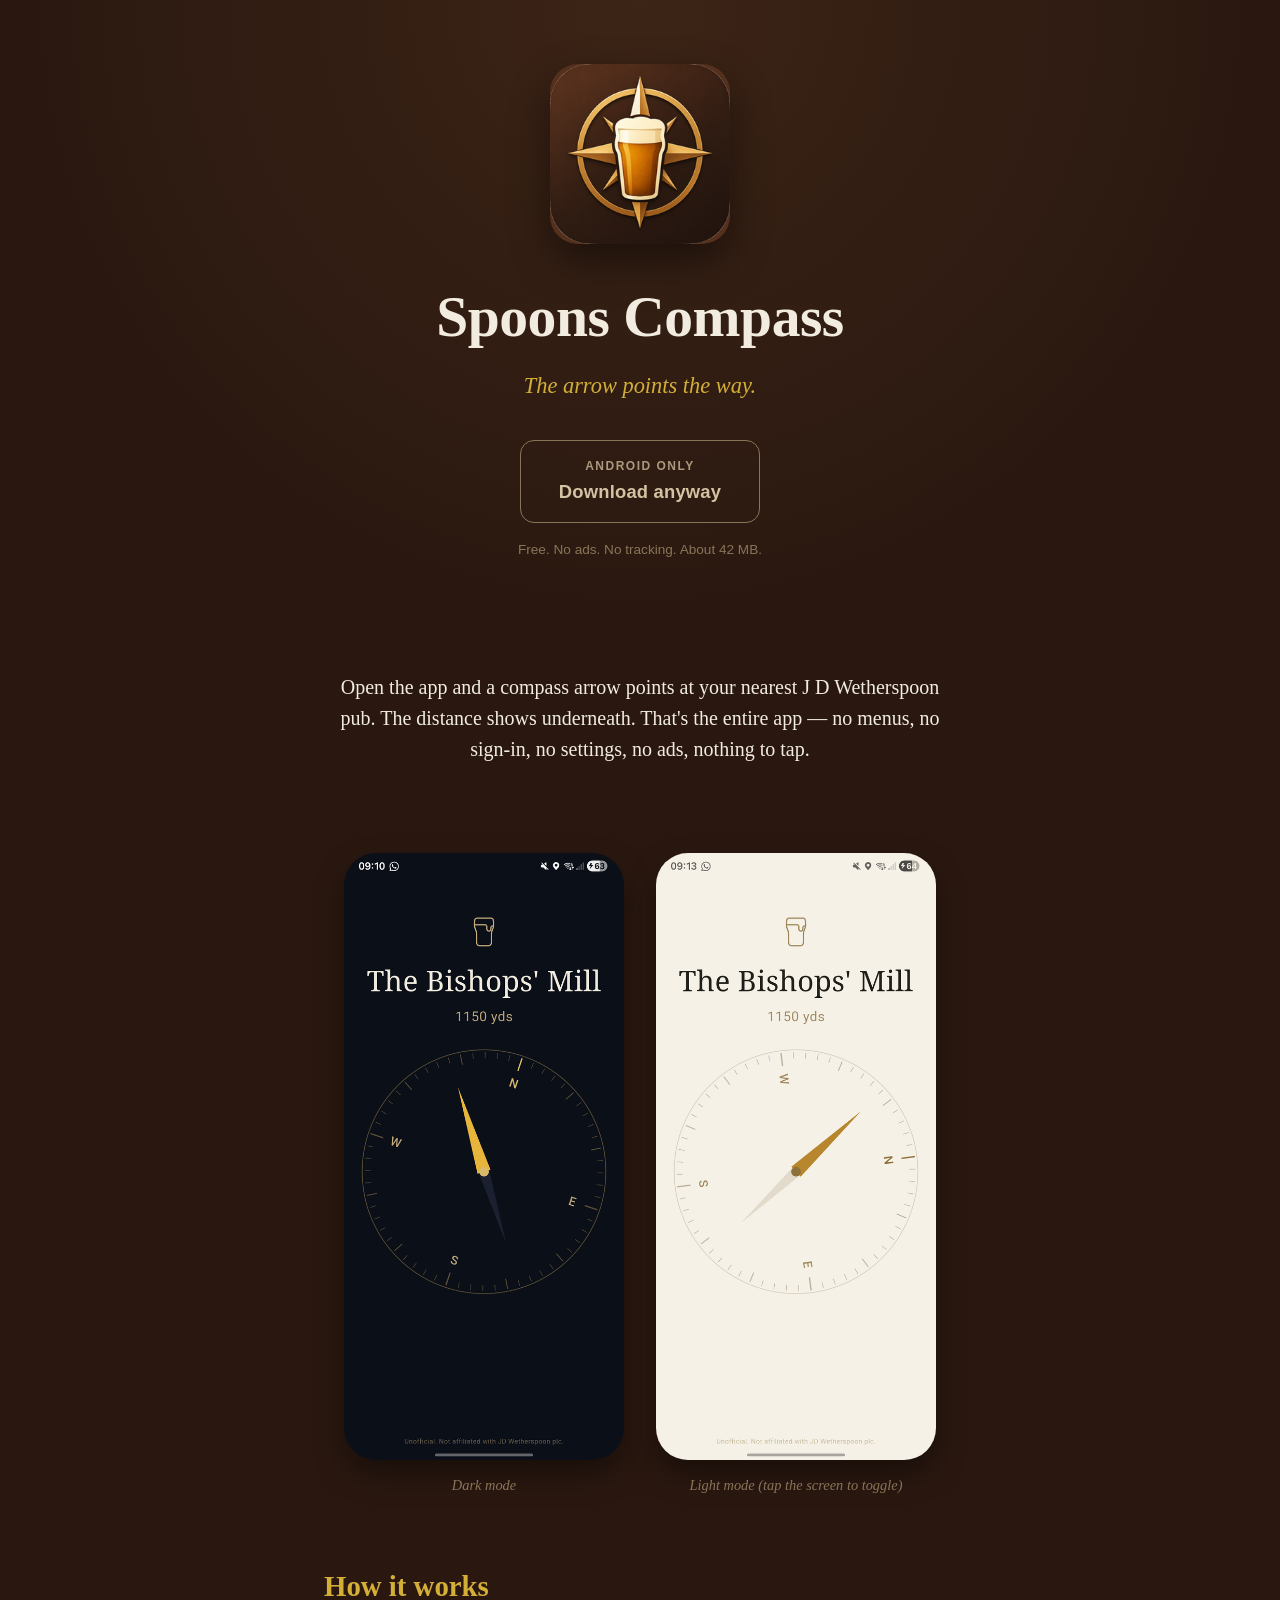
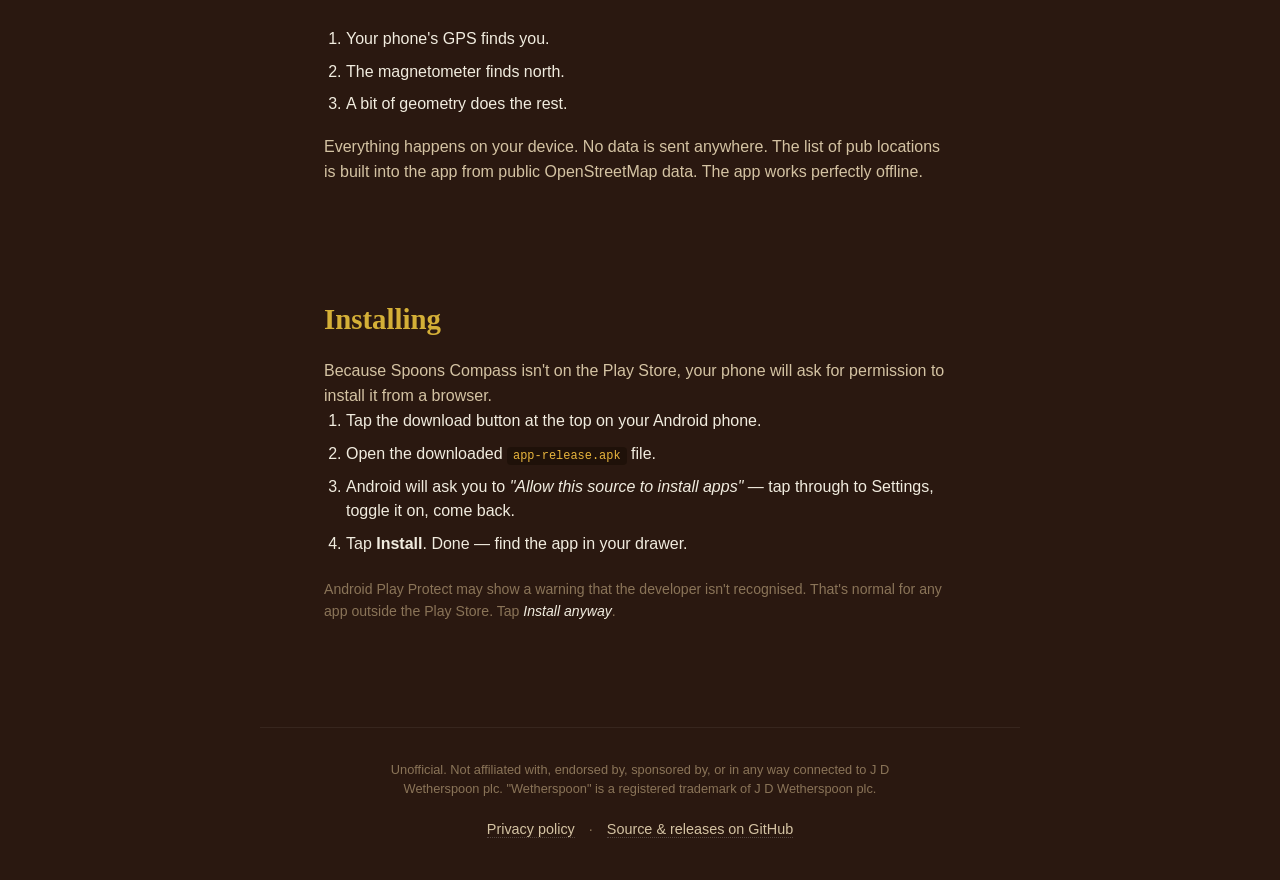
==== index.html @ e26d03f8 "Add landing page and privacy policy" ====
<!DOCTYPE html>
<html lang="en">
<head>
<meta charset="UTF-8" />
<meta name="viewport" content="width=device-width, initial-scale=1.0" />
<title>Spoons Compass — the arrow points the way</title>
<meta name="description" content="A pocket compass that points at your nearest J D Wetherspoon pub. One screen, no buttons. Free on Android." />
<meta property="og:title" content="Spoons Compass" />
<meta property="og:description" content="A pocket compass that points at your nearest J D Wetherspoon pub." />
<meta property="og:image" content="icon-1024.png" />
<meta property="og:type" content="website" />
<link rel="icon" type="image/png" href="favicon.png" />
<link rel="stylesheet" href="style.css" />
</head>
<body>

<header class="hero">
  <img src="icon-256.png" alt="Spoons Compass icon" class="hero-icon" width="180" height="180" />
  <h1>Spoons Compass</h1>
  <p class="tagline">The arrow points the way.</p>
  <a href="https://github.com/cgarryZA/Spoons-Compass/releases/latest/download/app-release.apk"
     class="cta" id="download-btn" data-android="Download for Android"
     data-other="Android only (download here)">
    <span class="cta-platform">Android</span>
    <span class="cta-label">Download .apk</span>
  </a>
  <p class="cta-note">Free. No ads. No tracking. About 42&nbsp;MB.</p>
</header>

<section class="lead">
  <p>
    Open the app and a compass arrow points at your nearest J&nbsp;D Wetherspoon pub.
    The distance shows underneath. That's the entire app — no menus, no sign-in,
    no settings, no ads, nothing to tap.
  </p>
</section>

<section class="screens">
  <figure>
    <img src="screenshots/screen-dark.png" alt="Spoons Compass dark mode" loading="lazy" />
    <figcaption>Dark mode</figcaption>
  </figure>
  <figure>
    <img src="screenshots/screen-light.png" alt="Spoons Compass light mode" loading="lazy" />
    <figcaption>Light mode (tap the screen to toggle)</figcaption>
  </figure>
</section>

<section class="how">
  <h2>How it works</h2>
  <ol>
    <li>Your phone's GPS finds you.</li>
    <li>The magnetometer finds north.</li>
    <li>A bit of geometry does the rest.</li>
  </ol>
  <p>
    Everything happens on your device. No data is sent anywhere. The list of
    pub locations is built into the app from public OpenStreetMap data.
    The app works perfectly offline.
  </p>
</section>

<section class="install">
  <h2>Installing</h2>
  <p>
    Because Spoons Compass isn't on the Play Store, your phone will ask for
    permission to install it from a browser.
  </p>
  <ol>
    <li>Tap the download button at the top on your Android phone.</li>
    <li>Open the downloaded <code>app-release.apk</code> file.</li>
    <li>Android will ask you to <em>"Allow this source to install apps"</em> — tap through to Settings, toggle it on, come back.</li>
    <li>Tap <strong>Install</strong>. Done — find the app in your drawer.</li>
  </ol>
  <p class="small">
    Android Play Protect may show a warning that the developer isn't recognised. That's normal for any app outside the Play Store. Tap <em>Install anyway</em>.
  </p>
</section>

<footer>
  <p class="disclaimer">
    Unofficial. Not affiliated with, endorsed by, sponsored by, or in any way
    connected to J&nbsp;D Wetherspoon plc. "Wetherspoon" is a registered
    trademark of J&nbsp;D Wetherspoon plc.
  </p>
  <nav class="footer-nav">
    <a href="privacy.html">Privacy policy</a>
    <span class="dot">·</span>
    <a href="https://github.com/cgarryZA/Spoons-Compass">Source &amp; releases on GitHub</a>
  </nav>
</footer>

<script>
  // Tiny UA sniff to nudge non-Android users.
  (function () {
    var btn = document.getElementById('download-btn');
    var label = btn.querySelector('.cta-label');
    var platform = btn.querySelector('.cta-platform');
    if (!/android/i.test(navigator.userAgent)) {
      platform.textContent = 'Android only';
      label.textContent = 'Download anyway';
      btn.classList.add('cta-secondary');
    }
  })();
</script>

</body>
</html>
---- style.css ----
:root {
  --bg: #2a1810;
  --bg-soft: #3c2416;
  --bg-card: #1f1109;
  --text: #f1ecdf;
  --text-soft: #d4c3a3;
  --text-dim: #8a7458;
  --gold: #d4af37;
  --gold-bright: #e8b53d;
  --serif: Georgia, "Times New Roman", "Hoefler Text", Cambria, serif;
  --sans: -apple-system, BlinkMacSystemFont, "Segoe UI", Roboto, sans-serif;
}

* { box-sizing: border-box; }

body {
  margin: 0;
  background: var(--bg);
  color: var(--text);
  font-family: var(--sans);
  line-height: 1.55;
  -webkit-font-smoothing: antialiased;
  text-rendering: optimizeLegibility;
}

/* ── Hero ─────────────────────────────────────────────────────────── */

.hero {
  text-align: center;
  padding: 64px 24px 56px;
  background: radial-gradient(circle at 50% 0%, var(--bg-soft) 0%, var(--bg) 70%);
}

.hero-icon {
  border-radius: 28px;
  box-shadow: 0 18px 40px rgba(0, 0, 0, 0.45);
  display: block;
  margin: 0 auto 28px;
}

.hero h1 {
  font-family: var(--serif);
  font-weight: 600;
  font-size: clamp(2.4rem, 6vw, 3.6rem);
  margin: 0 0 8px;
  letter-spacing: -0.5px;
  color: var(--text);
}

.tagline {
  font-family: var(--serif);
  font-style: italic;
  color: var(--gold);
  font-size: clamp(1.15rem, 2.4vw, 1.4rem);
  margin: 0 0 36px;
}

.cta {
  display: inline-flex;
  flex-direction: column;
  align-items: center;
  gap: 2px;
  background: var(--gold);
  color: #1c1208;
  padding: 16px 36px;
  border-radius: 14px;
  text-decoration: none;
  font-weight: 600;
  letter-spacing: 0.2px;
  box-shadow: 0 8px 24px rgba(0, 0, 0, 0.35), inset 0 1px 0 rgba(255, 255, 255, 0.18);
  transition: transform 0.12s ease, box-shadow 0.12s ease;
  min-width: 240px;
}

.cta:hover {
  transform: translateY(-1px);
  box-shadow: 0 12px 30px rgba(0, 0, 0, 0.45), inset 0 1px 0 rgba(255, 255, 255, 0.2);
}

.cta:active { transform: translateY(0); }

.cta-platform {
  font-size: 0.75rem;
  text-transform: uppercase;
  letter-spacing: 1.5px;
  opacity: 0.75;
}

.cta-label {
  font-size: 1.15rem;
}

.cta-secondary {
  background: transparent;
  color: var(--text-soft);
  border: 1px solid var(--text-dim);
  box-shadow: none;
}

.cta-secondary:hover {
  background: rgba(255, 255, 255, 0.04);
  box-shadow: none;
}

.cta-note {
  font-size: 0.85rem;
  color: var(--text-dim);
  margin: 16px 0 0;
}

/* ── Content sections ─────────────────────────────────────────────── */

.lead,
.how,
.install {
  max-width: 680px;
  margin: 0 auto;
  padding: 56px 24px;
}

.lead p {
  font-family: var(--serif);
  font-size: 1.25rem;
  line-height: 1.55;
  color: var(--text);
  text-align: center;
  margin: 0;
}

.how h2,
.install h2 {
  font-family: var(--serif);
  font-size: 1.8rem;
  margin: 0 0 18px;
  color: var(--gold);
}

.how ol,
.install ol {
  padding-left: 22px;
  margin: 0 0 18px;
}

.how li,
.install li {
  margin-bottom: 8px;
  color: var(--text);
}

.how p,
.install p {
  color: var(--text-soft);
  margin: 12px 0 0;
}

.install code {
  background: var(--bg-card);
  padding: 2px 6px;
  border-radius: 4px;
  font-size: 0.92em;
  color: var(--gold-bright);
}

.install em {
  color: var(--text);
  font-style: italic;
}

.install .small {
  font-size: 0.88rem;
  color: var(--text-dim);
  margin-top: 22px;
}

/* ── Screenshots ──────────────────────────────────────────────────── */

.screens {
  display: flex;
  flex-wrap: wrap;
  gap: 32px;
  justify-content: center;
  padding: 32px 24px 12px;
  max-width: 1000px;
  margin: 0 auto;
}

.screens figure {
  margin: 0;
  text-align: center;
  max-width: 280px;
}

.screens img {
  width: 100%;
  height: auto;
  border-radius: 32px;
  box-shadow: 0 14px 30px rgba(0, 0, 0, 0.4);
  display: block;
}

.screens figcaption {
  margin-top: 14px;
  font-size: 0.9rem;
  color: var(--text-dim);
  font-family: var(--serif);
  font-style: italic;
}

/* ── Footer ───────────────────────────────────────────────────────── */

footer {
  border-top: 1px solid rgba(255, 255, 255, 0.06);
  padding: 32px 24px 40px;
  text-align: center;
  max-width: 760px;
  margin: 48px auto 0;
}

.disclaimer {
  color: var(--text-dim);
  font-size: 0.8rem;
  max-width: 540px;
  margin: 0 auto 20px;
  line-height: 1.5;
}

.footer-nav {
  font-size: 0.9rem;
}

.footer-nav a {
  color: var(--text-soft);
  text-decoration: none;
  border-bottom: 1px dotted rgba(255, 255, 255, 0.2);
}

.footer-nav a:hover { color: var(--gold); }

.footer-nav .dot {
  color: var(--text-dim);
  margin: 0 10px;
}

/* ── Small screens ────────────────────────────────────────────────── */

@media (max-width: 540px) {
  .hero { padding: 48px 20px 40px; }
  .hero-icon { width: 140px; height: 140px; border-radius: 24px; }
  .screens figure { max-width: 240px; }
}
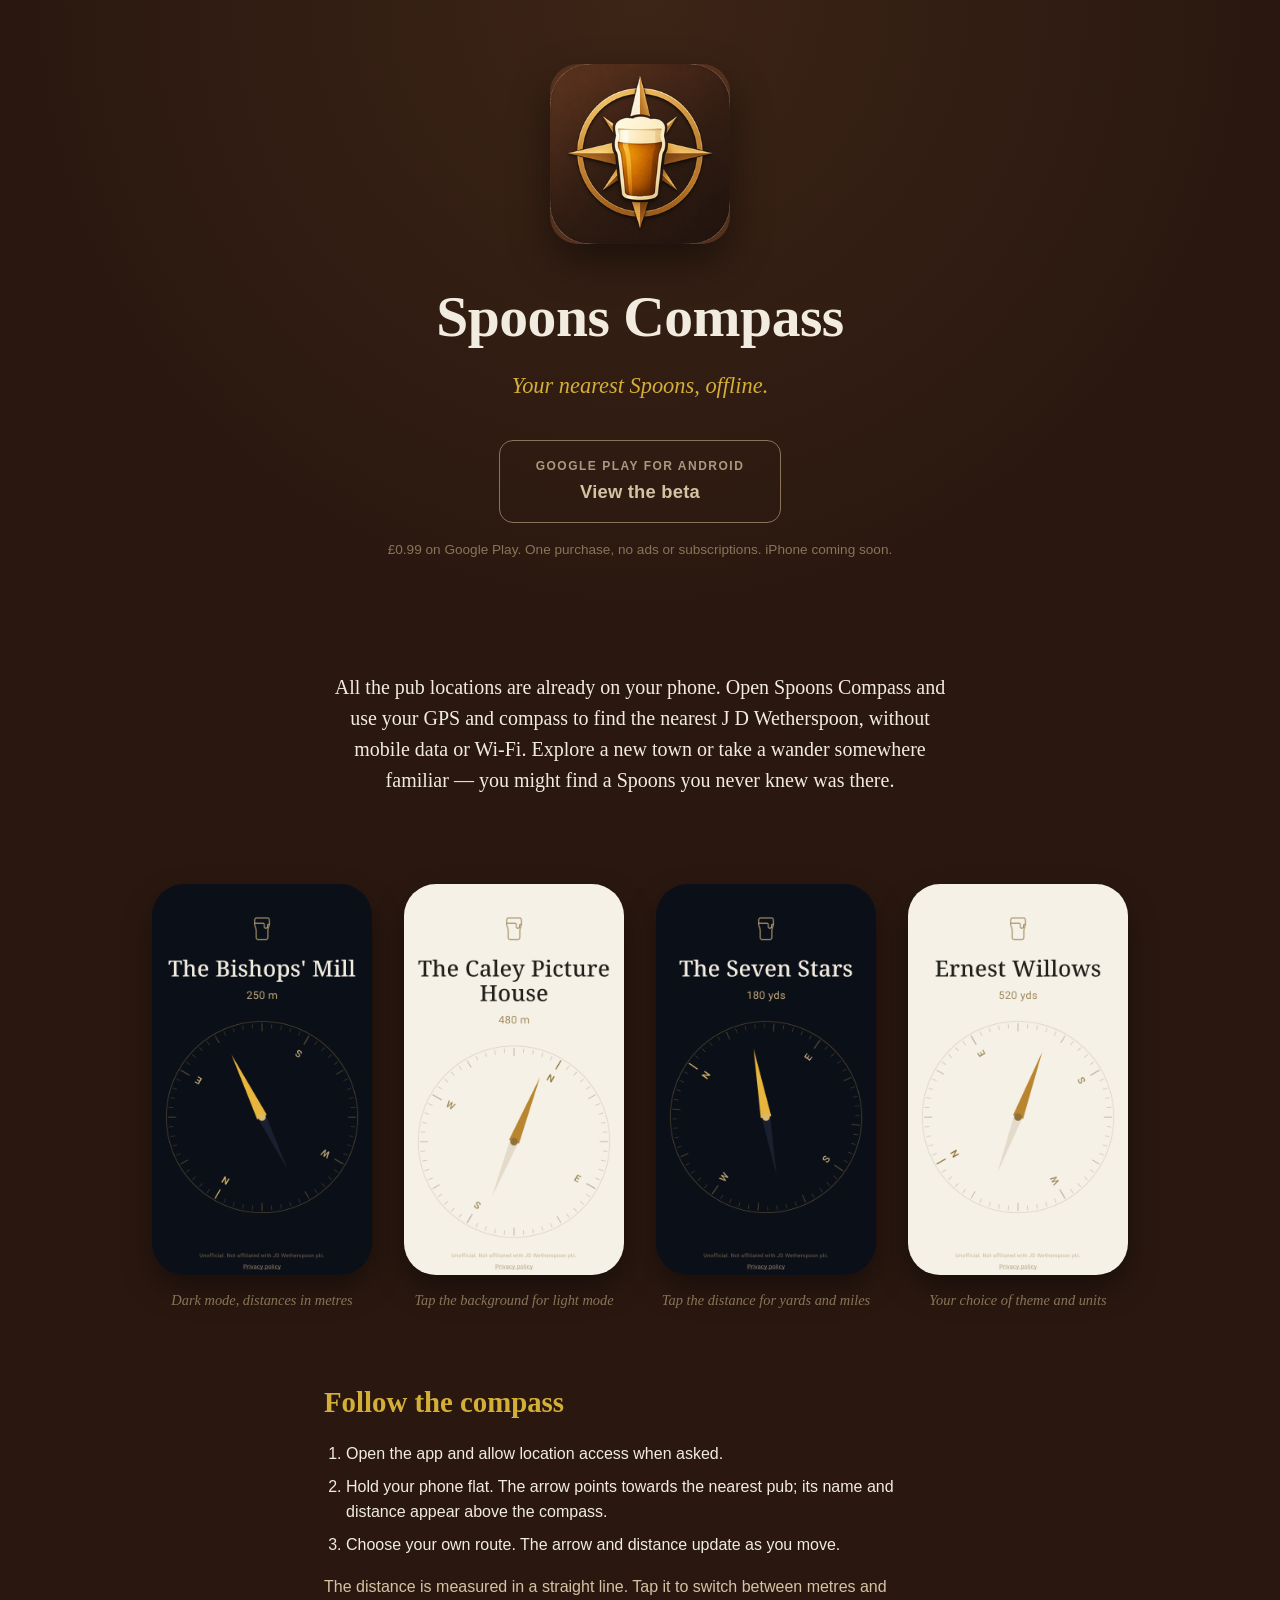
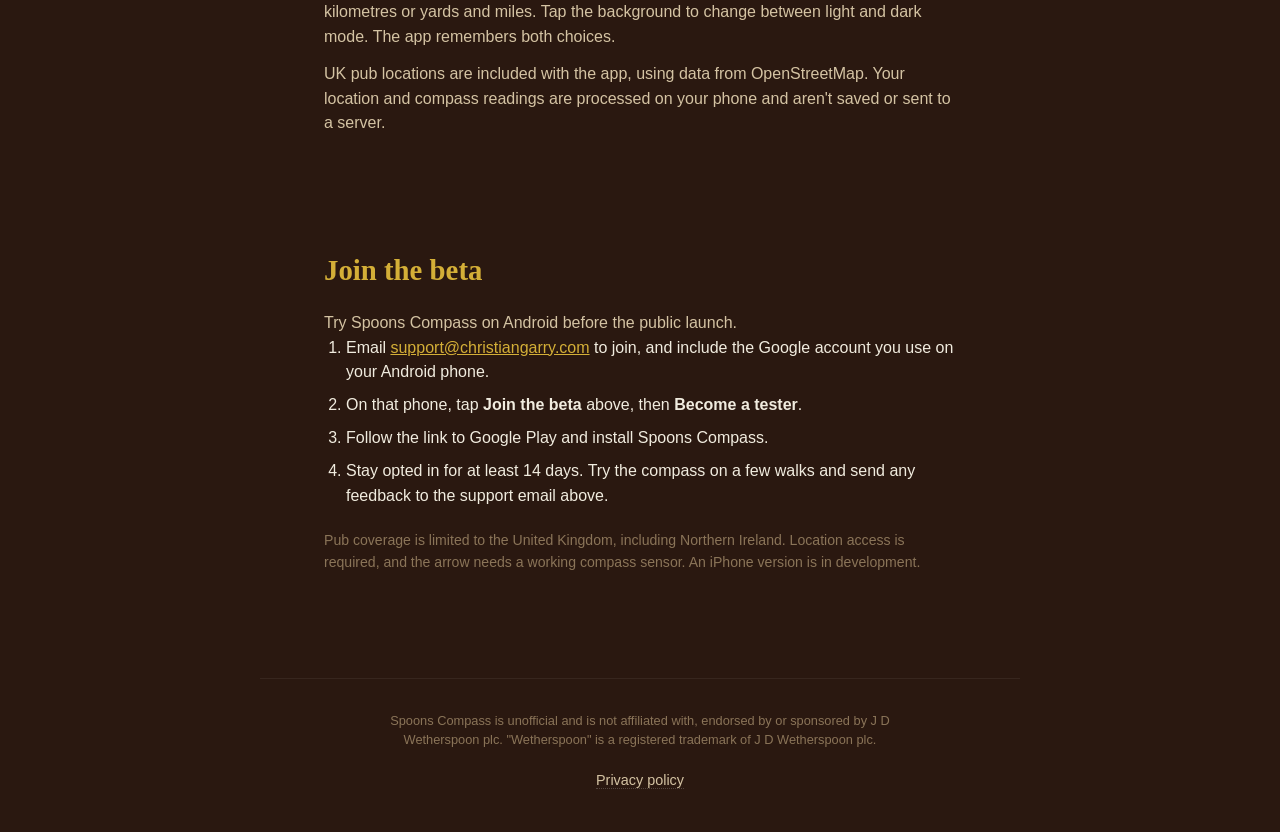
==== commit 90e35e46: "Spoons Compass website Landing page and privacy policy, served by GitHub Pages. The app's source is " ====
--- a/index.html
+++ b/index.html
@@ -3,10 +3,10 @@
 <head>
 <meta charset="UTF-8" />
 <meta name="viewport" content="width=device-width, initial-scale=1.0" />
-<title>Spoons Compass — the arrow points the way</title>
-<meta name="description" content="A pocket compass that points at your nearest J D Wetherspoon pub. One screen, no buttons. Free on Android." />
+<title>Spoons Compass — find your nearest Spoons offline</title>
+<meta name="description" content="Find your nearest J D Wetherspoon pub without mobile data or Wi-Fi. Pub locations included, ready to explore. £0.99 on Android; iPhone coming soon." />
 <meta property="og:title" content="Spoons Compass" />
-<meta property="og:description" content="A pocket compass that points at your nearest J D Wetherspoon pub." />
+<meta property="og:description" content="Your nearest Spoons, offline. Pub locations come with the app. Follow the compass and discover somewhere new." />
 <meta property="og:image" content="icon-1024.png" />
 <meta property="og:type" content="website" />
 <link rel="icon" type="image/png" href="favicon.png" />
@@ -17,88 +17,98 @@
 <header class="hero">
   <img src="icon-256.png" alt="Spoons Compass icon" class="hero-icon" width="180" height="180" />
   <h1>Spoons Compass</h1>
-  <p class="tagline">The arrow points the way.</p>
-  <a href="https://github.com/cgarryZA/Spoons-Compass/releases/latest/download/app-release.apk"
-     class="cta" id="download-btn" data-android="Download for Android"
-     data-other="Android only (download here)">
-    <span class="cta-platform">Android</span>
-    <span class="cta-label">Download .apk</span>
+  <p class="tagline">Your nearest Spoons, offline.</p>
+  <a href="https://play.google.com/apps/testing/com.spoonscompass.spoons_compass"
+     class="cta" id="download-btn">
+    <span class="cta-platform">Google Play beta</span>
+    <span class="cta-label">Join the beta</span>
   </a>
-  <p class="cta-note">Free. No ads. No tracking. About 42&nbsp;MB.</p>
+  <p class="cta-note">£0.99 on Google Play. One purchase, no ads or subscriptions. iPhone coming soon.</p>
 </header>
 
 <section class="lead">
   <p>
-    Open the app and a compass arrow points at your nearest J&nbsp;D Wetherspoon pub.
-    The distance shows underneath. That's the entire app — no menus, no sign-in,
-    no settings, no ads, nothing to tap.
+    All the pub locations are already on your phone. Open Spoons Compass and use
+    your GPS and compass to find the nearest J&nbsp;D Wetherspoon, without mobile
+    data or Wi-Fi. Explore a new town or take a wander somewhere familiar — you
+    might find a Spoons you never knew was there.
   </p>
 </section>
 
 <section class="screens">
   <figure>
-    <img src="screenshots/screen-dark.png" alt="Spoons Compass dark mode" loading="lazy" />
-    <figcaption>Dark mode</figcaption>
+    <img src="screenshots/screenshot-1-dark-metric.png" alt="Spoons Compass in dark mode, showing the pub name and distance in metres above the compass" loading="lazy" />
+    <figcaption>Dark mode, distances in metres</figcaption>
   </figure>
   <figure>
-    <img src="screenshots/screen-light.png" alt="Spoons Compass light mode" loading="lazy" />
-    <figcaption>Light mode (tap the screen to toggle)</figcaption>
+    <img src="screenshots/screenshot-2-light-metric.png" alt="Spoons Compass in light mode with a distance in metres" loading="lazy" />
+    <figcaption>Tap the background for light mode</figcaption>
+  </figure>
+  <figure>
+    <img src="screenshots/screenshot-3-dark-imperial.png" alt="Spoons Compass in dark mode with imperial distance units" loading="lazy" />
+    <figcaption>Tap the distance for yards and miles</figcaption>
+  </figure>
+  <figure>
+    <img src="screenshots/screenshot-4-light-imperial.png" alt="Spoons Compass in light mode with imperial distance units" loading="lazy" />
+    <figcaption>Your choice of theme and units</figcaption>
   </figure>
 </section>
 
 <section class="how">
-  <h2>How it works</h2>
+  <h2>Follow the compass</h2>
   <ol>
-    <li>Your phone's GPS finds you.</li>
-    <li>The magnetometer finds north.</li>
-    <li>A bit of geometry does the rest.</li>
+    <li>Open the app and allow location access when asked.</li>
+    <li>Hold your phone flat. The arrow points towards the nearest pub; its name and distance appear above the compass.</li>
+    <li>Choose your own route. The arrow and distance update as you move.</li>
   </ol>
   <p>
-    Everything happens on your device. No data is sent anywhere. The list of
-    pub locations is built into the app from public OpenStreetMap data.
-    The app works perfectly offline.
+    The distance is measured in a straight line. Tap it to switch between metres
+    and kilometres or yards and miles. Tap the background to change between light
+    and dark mode. The app remembers both choices.
+  </p>
+  <p>
+    UK pub locations are included with the app, using data from OpenStreetMap.
+    Your location and compass readings are processed on your phone and aren't
+    saved or sent to a server.
   </p>
 </section>
 
 <section class="install">
-  <h2>Installing</h2>
+  <h2>Join the beta</h2>
   <p>
-    Because Spoons Compass isn't on the Play Store, your phone will ask for
-    permission to install it from a browser.
+    Try Spoons Compass on Android before the public launch.
   </p>
   <ol>
-    <li>Tap the download button at the top on your Android phone.</li>
-    <li>Open the downloaded <code>app-release.apk</code> file.</li>
-    <li>Android will ask you to <em>"Allow this source to install apps"</em> — tap through to Settings, toggle it on, come back.</li>
-    <li>Tap <strong>Install</strong>. Done — find the app in your drawer.</li>
+    <li>Email <a href="mailto:support@christiangarry.com" style="color: var(--gold);">support@christiangarry.com</a> to join, and include the Google account you use on your Android phone.</li>
+    <li>On that phone, tap <strong>Join the beta</strong> above, then <strong>Become a tester</strong>.</li>
+    <li>Follow the link to Google Play and install Spoons Compass.</li>
+    <li>Stay opted in for at least 14 days. Try the compass on a few walks and send any feedback to the support email above.</li>
   </ol>
   <p class="small">
-    Android Play Protect may show a warning that the developer isn't recognised. That's normal for any app outside the Play Store. Tap <em>Install anyway</em>.
+    Pub coverage is limited to the United Kingdom, including Northern Ireland.
+    Location access is required, and the arrow needs a working compass sensor.
+    An iPhone version is in development.
   </p>
 </section>
 
 <footer>
   <p class="disclaimer">
-    Unofficial. Not affiliated with, endorsed by, sponsored by, or in any way
-    connected to J&nbsp;D Wetherspoon plc. "Wetherspoon" is a registered
+    Spoons Compass is unofficial and is not affiliated with, endorsed by or
+    sponsored by J&nbsp;D Wetherspoon plc. "Wetherspoon" is a registered
     trademark of J&nbsp;D Wetherspoon plc.
   </p>
   <nav class="footer-nav">
     <a href="privacy.html">Privacy policy</a>
-    <span class="dot">·</span>
-    <a href="https://github.com/cgarryZA/Spoons-Compass">Source &amp; releases on GitHub</a>
   </nav>
 </footer>
 
 <script>
-  // Tiny UA sniff to nudge non-Android users.
+  // Label the beta link for visitors on other platforms.
   (function () {
     var btn = document.getElementById('download-btn');
-    var label = btn.querySelector('.cta-label');
-    var platform = btn.querySelector('.cta-platform');
     if (!/android/i.test(navigator.userAgent)) {
-      platform.textContent = 'Android only';
-      label.textContent = 'Download anyway';
+      btn.querySelector('.cta-platform').textContent = 'Google Play for Android';
+      btn.querySelector('.cta-label').textContent = 'View the beta';
       btn.classList.add('cta-secondary');
     }
   })();
--- a/style.css
+++ b/style.css
@@ -180,14 +180,14 @@
   gap: 32px;
   justify-content: center;
   padding: 32px 24px 12px;
-  max-width: 1000px;
+  max-width: 1100px;
   margin: 0 auto;
 }
 
 .screens figure {
   margin: 0;
   text-align: center;
-  max-width: 280px;
+  max-width: 220px;
 }
 
 .screens img {
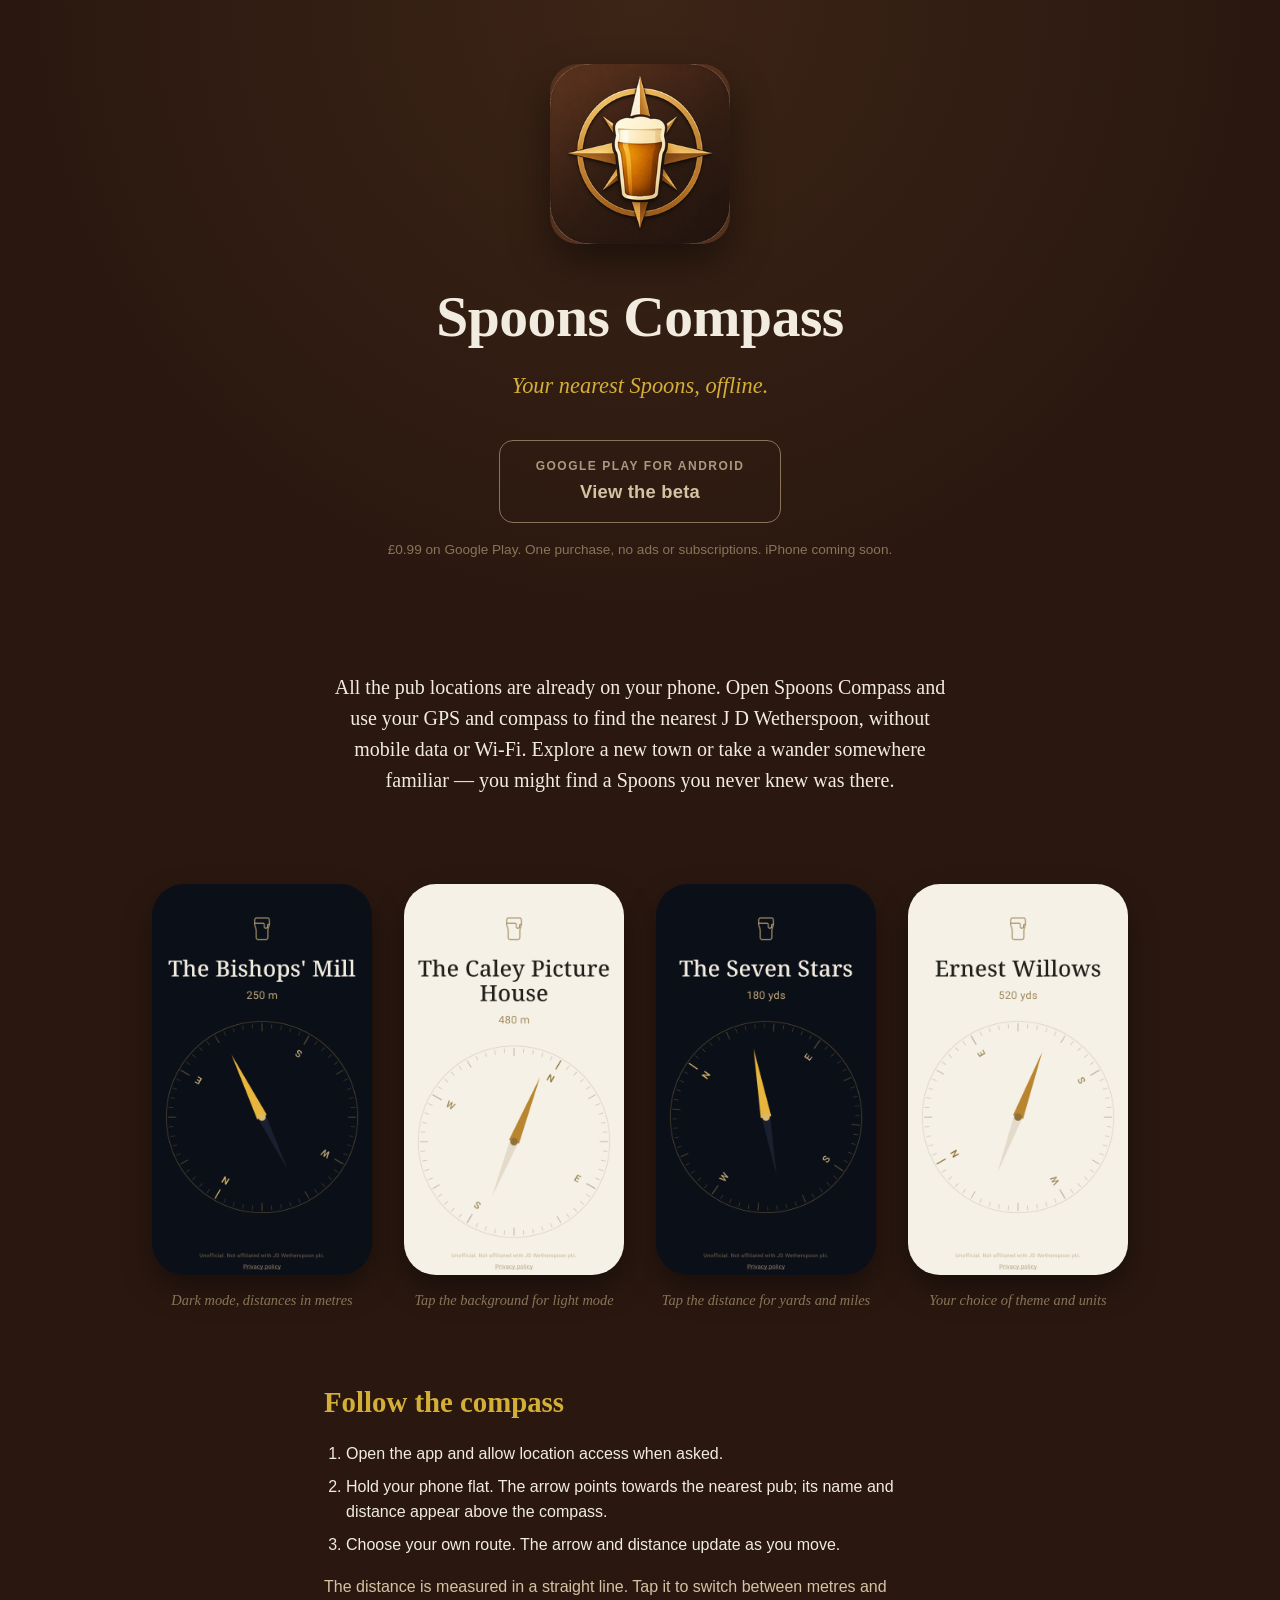
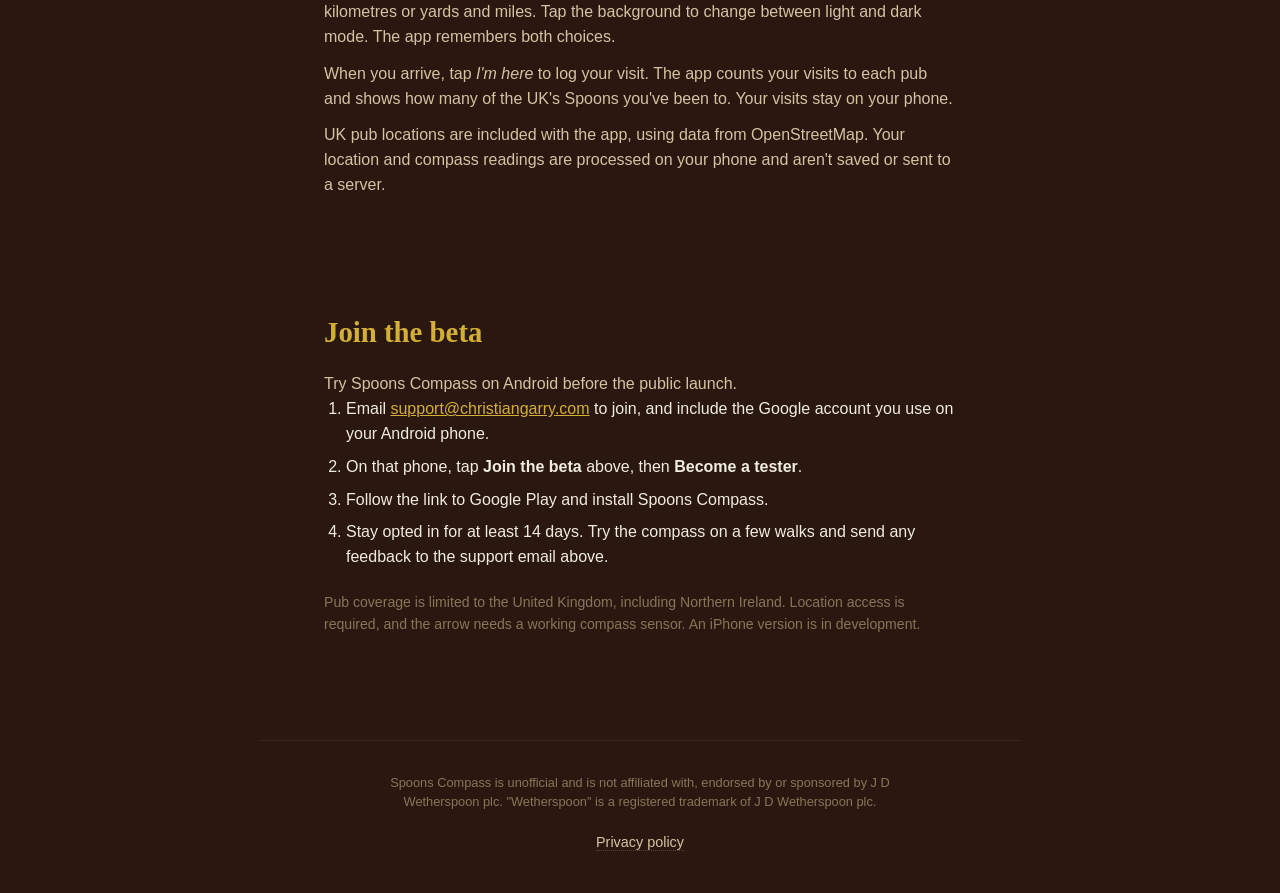
==== commit 631da517: "Privacy policy and landing page: pub visit tracker The app can now log pub visits when you tap I'm h" ====
--- a/index.html
+++ b/index.html
@@ -67,6 +67,11 @@
     and dark mode. The app remembers both choices.
   </p>
   <p>
+    When you arrive, tap <em>I'm here</em> to log your visit. The app counts
+    your visits to each pub and shows how many of the UK's Spoons you've been to.
+    Your visits stay on your phone.
+  </p>
+  <p>
     UK pub locations are included with the app, using data from OpenStreetMap.
     Your location and compass readings are processed on your phone and aren't
     saved or sent to a server.
